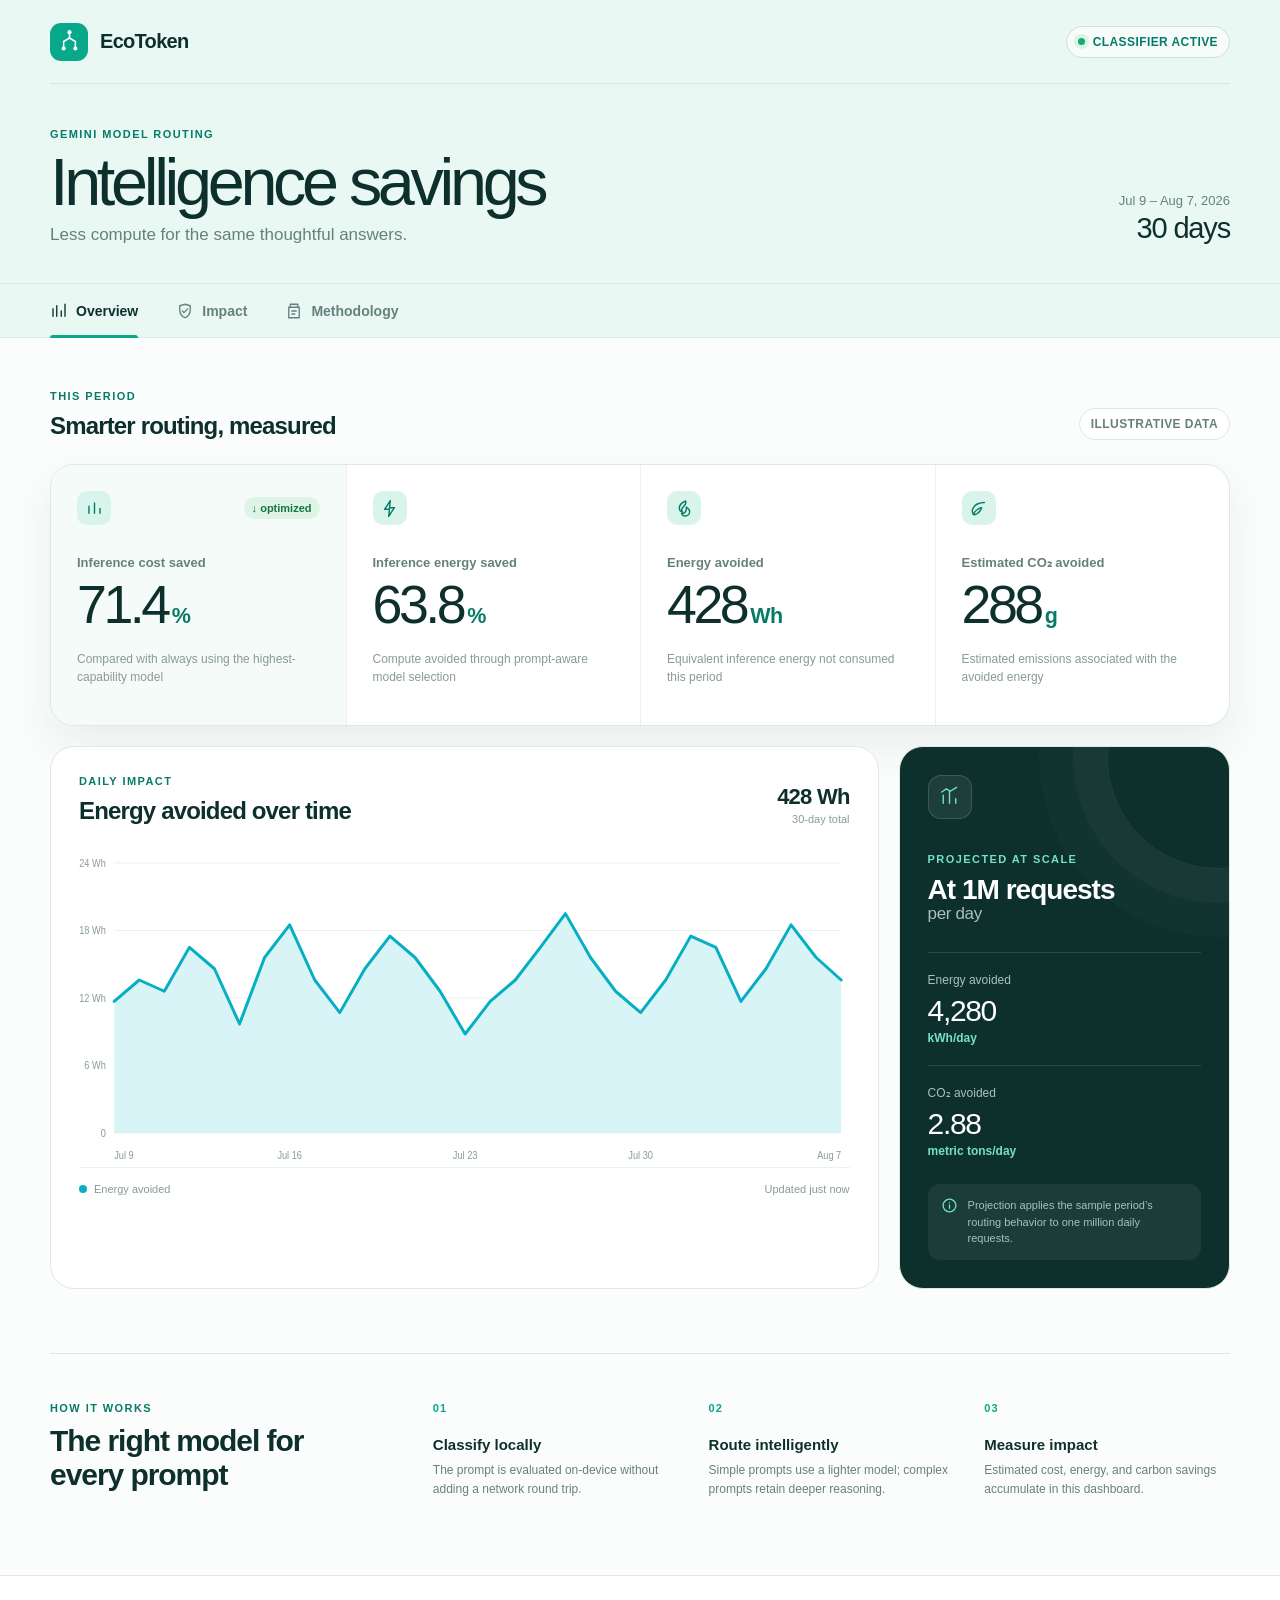
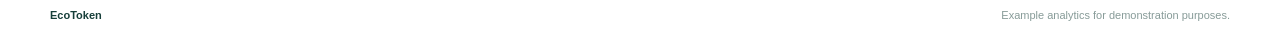
==== extension/analytics/index.html @ a2034196 "set up extension pop-up to website" ====
<!doctype html>
<html lang="en">
  <head>
    <meta charset="UTF-8" />
    <meta name="viewport" content="width=device-width, initial-scale=1.0" />
    <meta
      name="description"
      content="EcoToken intelligence savings dashboard for smarter Gemini model routing."
    />
    <meta name="theme-color" content="#eaf8f4" />
    <title>EcoToken — Intelligence savings</title>
    <link rel="stylesheet" href="styles.css" />
  </head>
  <body>
    <a class="skip-link" href="#main-content">Skip to dashboard</a>

    <header class="site-header">
      <div class="header-inner">
        <a class="brand" href="./" aria-label="EcoToken dashboard home">
          <span class="brand-mark" aria-hidden="true">
            <svg viewBox="0 0 36 36">
              <path d="M18 5.25v8.1" />
              <path d="M18 13.35 10.2 18v9.25" />
              <path d="m18 13.35 7.8 4.65v9.25" />
              <circle cx="18" cy="5.5" r="2.75" />
              <circle cx="10.2" cy="27.3" r="2.75" />
              <circle cx="25.8" cy="27.3" r="2.75" />
            </svg>
          </span>
          <span>EcoToken</span>
        </a>

        <div class="status-pill" role="status">
          <span class="status-dot" aria-hidden="true"></span>
          Classifier active
        </div>
      </div>

      <div class="hero-inner">
        <div class="eyebrow">Gemini model routing</div>
        <div class="hero-row">
          <div>
            <h1>Intelligence savings</h1>
            <p>Less compute for the same thoughtful answers.</p>
          </div>
          <div class="period" aria-label="Reporting period">
            <span>Jul 9 – Aug 7, 2026</span>
            <strong>30 days</strong>
          </div>
        </div>
      </div>

      <nav class="dashboard-nav" aria-label="Dashboard sections">
        <div class="nav-inner">
          <a class="nav-link active" href="#overview" aria-current="page">
            <svg viewBox="0 0 24 24" aria-hidden="true">
              <path d="M4 19V9m5 10V5m6 14v-7m5 7V3" />
            </svg>
            Overview
          </a>
          <a class="nav-link" href="#impact">
            <svg viewBox="0 0 24 24" aria-hidden="true">
              <path d="M12 21c4.4-2.2 7-5.8 7-10.5V5l-7-2-7 2v5.5C5 15.2 7.6 18.8 12 21Z" />
              <path d="m8.5 12 2.2 2.2 4.8-5" />
            </svg>
            Impact
          </a>
          <a class="nav-link" href="#methodology">
            <svg viewBox="0 0 24 24" aria-hidden="true">
              <path d="M7 3h10v4H7zM5 7h14v14H5z" />
              <path d="M9 12h6M9 16h4" />
            </svg>
            Methodology
          </a>
        </div>
      </nav>
    </header>

    <main id="main-content">
      <section class="metrics-section" id="overview" aria-labelledby="overview-title">
        <div class="section-heading">
          <div>
            <p class="section-kicker">This period</p>
            <h2 id="overview-title">Smarter routing, measured</h2>
          </div>
          <span class="sample-label">Illustrative data</span>
        </div>

        <div class="metrics-grid">
          <article class="metric metric-featured">
            <div class="metric-topline">
              <span class="metric-icon" aria-hidden="true">
                <svg viewBox="0 0 24 24">
                  <path d="M5 18V9m7 9V5m7 13v-6" />
                </svg>
              </span>
              <span class="change-badge">↓ optimized</span>
            </div>
            <p class="metric-label">Inference cost saved</p>
            <p class="metric-value">71.4<span>%</span></p>
            <p class="metric-note">Compared with always using the highest-capability model</p>
          </article>

          <article class="metric">
            <div class="metric-topline">
              <span class="metric-icon" aria-hidden="true">
                <svg viewBox="0 0 24 24">
                  <path d="M13 2 5.8 13H12l-1 9 7.2-11H12l1-9Z" />
                </svg>
              </span>
            </div>
            <p class="metric-label">Inference energy saved</p>
            <p class="metric-value">63.8<span>%</span></p>
            <p class="metric-note">Compute avoided through prompt-aware model selection</p>
          </article>

          <article class="metric">
            <div class="metric-topline">
              <span class="metric-icon" aria-hidden="true">
                <svg viewBox="0 0 24 24">
                  <path d="M13.5 2.5c.8 3.5-.6 5-2.4 6.6-1.5 1.4-2.9 2.7-2.6 5.3.1 1 .6 1.9 1.3 2.6-2.4-.6-4.3-2.8-4.3-5.5C5.5 7 9.2 4 13.5 2.5Z" />
                  <path d="M14.4 10.1c2.6 1.7 4.1 3.8 4.1 6.1 0 3-2.5 5.3-5.5 5.3-2 0-3.8-1.1-4.7-2.8 3.7.2 6.4-2.8 6.1-8.6Z" />
                </svg>
              </span>
            </div>
            <p class="metric-label">Energy avoided</p>
            <p class="metric-value">428<span>Wh</span></p>
            <p class="metric-note">Equivalent inference energy not consumed this period</p>
          </article>

          <article class="metric">
            <div class="metric-topline">
              <span class="metric-icon" aria-hidden="true">
                <svg viewBox="0 0 24 24">
                  <path d="M19.5 4.5C13 4.5 7.5 7 5 12c-1.5 3-.5 6.3 2 8 4.5-1.5 7.5-4.5 9-9" />
                  <path d="M5.5 19.5c2-4 5.2-6.8 9.5-8.5" />
                </svg>
              </span>
            </div>
            <p class="metric-label">Estimated CO₂ avoided</p>
            <p class="metric-value">288<span>g</span></p>
            <p class="metric-note">Estimated emissions associated with the avoided energy</p>
          </article>
        </div>
      </section>

      <section class="impact-layout" id="impact" aria-labelledby="impact-title">
        <article class="chart-card">
          <div class="card-header">
            <div>
              <p class="section-kicker">Daily impact</p>
              <h2 id="impact-title">Energy avoided over time</h2>
            </div>
            <div class="chart-summary">
              <strong>428 Wh</strong>
              <span>30-day total</span>
            </div>
          </div>

          <div class="chart-wrap" id="energy-chart">
            <svg
              class="chart"
              viewBox="0 0 920 320"
              role="img"
              aria-labelledby="chart-title chart-description"
              preserveAspectRatio="none"
            >
              <title id="chart-title">Daily energy avoided over 30 days</title>
              <desc id="chart-description">
                An area chart showing an illustrative total of 428 watt-hours of energy avoided.
              </desc>
              <g class="chart-grid" aria-hidden="true"></g>
              <path class="chart-area" aria-hidden="true"></path>
              <path class="chart-line" aria-hidden="true"></path>
              <g class="chart-points" aria-hidden="true"></g>
              <g class="chart-labels" aria-hidden="true"></g>
            </svg>
            <div class="chart-tooltip" role="status" aria-live="polite"></div>
          </div>

          <div class="chart-footer">
            <span><i class="legend-swatch" aria-hidden="true"></i>Energy avoided</span>
            <span>Updated just now</span>
          </div>
        </article>

        <aside class="projection-card" aria-labelledby="projection-title">
          <div class="projection-mark" aria-hidden="true">
            <svg viewBox="0 0 32 32">
              <path d="M8 23.5V13m8 10.5V7m8 16.5v-6" />
              <path d="m6 9 6-4 5 3 8-5" />
            </svg>
          </div>
          <p class="section-kicker">Projected at scale</p>
          <h2 id="projection-title">At 1M requests <span>per day</span></h2>

          <dl class="projection-list">
            <div>
              <dt>Energy avoided</dt>
              <dd>4,280 <span>kWh/day</span></dd>
            </div>
            <div>
              <dt>CO₂ avoided</dt>
              <dd>2.88 <span>metric tons/day</span></dd>
            </div>
          </dl>

          <div class="projection-note">
            <svg viewBox="0 0 24 24" aria-hidden="true">
              <path d="M12 3a9 9 0 1 0 0 18 9 9 0 0 0 0-18Zm0 8v5m0-8h.01" />
            </svg>
            <p>Projection applies the sample period’s routing behavior to one million daily requests.</p>
          </div>
        </aside>
      </section>

      <section class="methodology" id="methodology" aria-labelledby="methodology-title">
        <div>
          <p class="section-kicker">How it works</p>
          <h2 id="methodology-title">The right model for every prompt</h2>
        </div>
        <div class="method-steps">
          <div class="method-step">
            <span>01</span>
            <div>
              <h3>Classify locally</h3>
              <p>The prompt is evaluated on-device without adding a network round trip.</p>
            </div>
          </div>
          <div class="method-step">
            <span>02</span>
            <div>
              <h3>Route intelligently</h3>
              <p>Simple prompts use a lighter model; complex prompts retain deeper reasoning.</p>
            </div>
          </div>
          <div class="method-step">
            <span>03</span>
            <div>
              <h3>Measure impact</h3>
              <p>Estimated cost, energy, and carbon savings accumulate in this dashboard.</p>
            </div>
          </div>
        </div>
      </section>
    </main>

    <footer>
      <div class="footer-inner">
        <span>EcoToken</span>
        <p>Example analytics for demonstration purposes.</p>
      </div>
    </footer>

    <script src="app.js"></script>
  </body>
</html>
---- extension/analytics/styles.css ----
:root {
  color-scheme: light;
  --ink: #173f3a;
  --ink-strong: #0d302c;
  --muted: #66817d;
  --muted-soft: #879b98;
  --canvas: #fbfdfc;
  --surface: #ffffff;
  --wash: #eaf8f4;
  --wash-strong: #dff3ed;
  --line: #dce9e5;
  --line-soft: #eaf1ef;
  --accent: #08a88a;
  --accent-dark: #067b68;
  --accent-soft: #d8f4eb;
  --chart: #08aec1;
  --chart-fill: #d9f4f6;
  --radius-sm: 10px;
  --radius-md: 16px;
  --radius-lg: 24px;
  --shadow: 0 20px 45px rgba(22, 68, 61, 0.08);
  --page-width: 1180px;
}

* {
  box-sizing: border-box;
}

html {
  scroll-behavior: smooth;
}

body {
  margin: 0;
  background: var(--canvas);
  color: var(--ink);
  font-family: Inter, ui-sans-serif, -apple-system, BlinkMacSystemFont, "Segoe UI", sans-serif;
  -webkit-font-smoothing: antialiased;
}

a {
  color: inherit;
}

svg {
  display: block;
}

.skip-link {
  position: fixed;
  top: 12px;
  left: 12px;
  z-index: 20;
  transform: translateY(-150%);
  border-radius: 8px;
  background: var(--ink-strong);
  color: white;
  padding: 10px 14px;
  text-decoration: none;
}

.skip-link:focus {
  transform: translateY(0);
}

.site-header {
  background: var(--wash);
  border-bottom: 1px solid var(--line);
}

.header-inner,
.hero-inner,
.nav-inner,
main,
.footer-inner {
  width: min(calc(100% - 40px), var(--page-width));
  margin-inline: auto;
}

.header-inner {
  min-height: 84px;
  display: flex;
  align-items: center;
  justify-content: space-between;
  border-bottom: 1px solid rgba(23, 63, 58, 0.09);
}

.brand {
  display: inline-flex;
  align-items: center;
  gap: 12px;
  color: var(--ink-strong);
  font-size: 20px;
  font-weight: 720;
  letter-spacing: -0.035em;
  text-decoration: none;
}

.brand-mark {
  width: 38px;
  height: 38px;
  display: grid;
  place-items: center;
  border-radius: 11px;
  background: var(--accent);
  color: #fff;
}

.brand-mark svg {
  width: 27px;
  height: 27px;
  fill: none;
  stroke: currentColor;
  stroke-linecap: round;
  stroke-linejoin: round;
  stroke-width: 2;
}

.brand-mark circle {
  fill: currentColor;
  stroke: none;
}

.status-pill,
.sample-label {
  display: inline-flex;
  align-items: center;
  gap: 8px;
  border: 1px solid #c9e3da;
  border-radius: 999px;
  background: rgba(255, 255, 255, 0.65);
  color: var(--accent-dark);
  font-size: 12px;
  font-weight: 700;
  letter-spacing: 0.035em;
  padding: 8px 11px;
  text-transform: uppercase;
}

.status-dot {
  width: 7px;
  height: 7px;
  border-radius: 50%;
  background: #13ad69;
  box-shadow: 0 0 0 4px rgba(19, 173, 105, 0.12);
}

.hero-inner {
  padding-block: 44px 38px;
}

.eyebrow,
.section-kicker {
  margin: 0 0 10px;
  color: var(--accent-dark);
  font-size: 11px;
  font-weight: 800;
  letter-spacing: 0.13em;
  text-transform: uppercase;
}

.hero-row {
  display: flex;
  align-items: end;
  justify-content: space-between;
  gap: 40px;
}

h1,
h2,
h3,
p {
  margin-top: 0;
}

h1 {
  margin-bottom: 10px;
  color: var(--ink-strong);
  font-size: clamp(40px, 5.2vw, 68px);
  font-weight: 520;
  letter-spacing: -0.065em;
  line-height: 0.98;
}

.hero-row > div:first-child > p {
  margin: 0;
  color: var(--muted);
  font-size: 17px;
}

.period {
  min-width: 188px;
  text-align: right;
}

.period span,
.period strong {
  display: block;
}

.period span {
  margin-bottom: 4px;
  color: var(--muted);
  font-size: 13px;
}

.period strong {
  color: var(--ink-strong);
  font-size: 29px;
  font-weight: 540;
  letter-spacing: -0.04em;
}

.dashboard-nav {
  border-top: 1px solid rgba(23, 63, 58, 0.07);
}

.nav-inner {
  display: flex;
  gap: 38px;
}

.nav-link {
  position: relative;
  display: inline-flex;
  align-items: center;
  gap: 8px;
  color: var(--muted);
  font-size: 14px;
  font-weight: 650;
  padding: 18px 0 17px;
  text-decoration: none;
}

.nav-link::after {
  position: absolute;
  right: 0;
  bottom: -1px;
  left: 0;
  height: 3px;
  border-radius: 3px 3px 0 0;
  background: var(--accent);
  content: "";
  opacity: 0;
  transform: scaleX(0.5);
  transition: opacity 160ms ease, transform 160ms ease;
}

.nav-link:hover,
.nav-link:focus-visible,
.nav-link.active {
  color: var(--ink-strong);
}

.nav-link.active::after {
  opacity: 1;
  transform: scaleX(1);
}

.nav-link svg {
  width: 18px;
  height: 18px;
  fill: none;
  stroke: currentColor;
  stroke-linecap: round;
  stroke-linejoin: round;
  stroke-width: 1.8;
}

.nav-link:focus-visible,
.brand:focus-visible {
  border-radius: 4px;
  outline: 3px solid rgba(8, 168, 138, 0.22);
  outline-offset: 5px;
}

main {
  padding-block: 52px 76px;
}

.section-heading,
.card-header {
  display: flex;
  align-items: end;
  justify-content: space-between;
  gap: 24px;
}

.section-heading {
  margin-bottom: 24px;
}

.section-heading h2,
.card-header h2,
.projection-card h2,
.methodology h2 {
  margin-bottom: 0;
  color: var(--ink-strong);
  font-size: 24px;
  font-weight: 620;
  letter-spacing: -0.035em;
}

.sample-label {
  border-color: var(--line);
  background: var(--surface);
  color: var(--muted);
}

.metrics-grid {
  display: grid;
  grid-template-columns: repeat(4, minmax(0, 1fr));
  border: 1px solid var(--line);
  border-radius: var(--radius-lg);
  background: var(--surface);
  box-shadow: var(--shadow);
  overflow: hidden;
}

.metric {
  min-height: 260px;
  padding: 26px 26px 24px;
}

.metric + .metric {
  border-left: 1px solid var(--line-soft);
}

.metric-featured {
  background: #f5fbf8;
}

.metric-topline {
  min-height: 34px;
  display: flex;
  align-items: center;
  justify-content: space-between;
  margin-bottom: 30px;
}

.metric-icon {
  width: 34px;
  height: 34px;
  display: grid;
  place-items: center;
  border-radius: 10px;
  background: var(--accent-soft);
  color: var(--accent-dark);
}

.metric-icon svg {
  width: 19px;
  height: 19px;
  fill: none;
  stroke: currentColor;
  stroke-linecap: round;
  stroke-linejoin: round;
  stroke-width: 1.8;
}

.change-badge {
  border-radius: 999px;
  background: #dff4e6;
  color: #147443;
  font-size: 11px;
  font-weight: 750;
  padding: 5px 8px;
}

.metric-label {
  margin-bottom: 8px;
  color: var(--muted);
  font-size: 13px;
  font-weight: 650;
}

.metric-value {
  margin-bottom: 18px;
  color: var(--ink-strong);
  font-size: clamp(42px, 4.2vw, 58px);
  font-weight: 500;
  letter-spacing: -0.065em;
  line-height: 1;
}

.metric-value span {
  margin-left: 4px;
  color: var(--accent-dark);
  font-size: 0.4em;
  font-weight: 700;
  letter-spacing: -0.025em;
}

.metric-note {
  margin: 0;
  color: var(--muted-soft);
  font-size: 12px;
  line-height: 1.5;
}

.impact-layout {
  display: grid;
  grid-template-columns: minmax(0, 1.8fr) minmax(290px, 0.72fr);
  gap: 20px;
  margin-top: 20px;
}

.chart-card,
.projection-card {
  border: 1px solid var(--line);
  border-radius: var(--radius-lg);
  background: var(--surface);
}

.chart-card {
  min-width: 0;
  padding: 28px 28px 20px;
}

.card-header {
  margin-bottom: 22px;
}

.chart-summary {
  text-align: right;
}

.chart-summary strong,
.chart-summary span {
  display: block;
}

.chart-summary strong {
  color: var(--ink-strong);
  font-size: 22px;
  font-weight: 600;
  letter-spacing: -0.035em;
}

.chart-summary span {
  margin-top: 3px;
  color: var(--muted-soft);
  font-size: 11px;
}

.chart-wrap {
  position: relative;
  width: 100%;
  min-height: 320px;
}

.chart {
  width: 100%;
  height: 320px;
  overflow: visible;
}

.chart-grid line {
  stroke: var(--line-soft);
  stroke-width: 1;
  vector-effect: non-scaling-stroke;
}

.chart-area {
  fill: var(--chart-fill);
}

.chart-line {
  fill: none;
  stroke: var(--chart);
  stroke-linecap: round;
  stroke-linejoin: round;
  stroke-width: 3;
  vector-effect: non-scaling-stroke;
}

.chart-points circle {
  fill: var(--surface);
  stroke: var(--chart);
  stroke-width: 2;
  opacity: 0;
  transition: opacity 120ms ease;
  vector-effect: non-scaling-stroke;
}

.chart-points circle.active {
  opacity: 1;
}

.chart-labels text {
  fill: var(--muted-soft);
  font-family: inherit;
  font-size: 11px;
}

.chart-tooltip {
  position: absolute;
  z-index: 3;
  pointer-events: none;
  transform: translate(-50%, calc(-100% - 12px));
  border: 1px solid rgba(255, 255, 255, 0.08);
  border-radius: 9px;
  background: var(--ink-strong);
  color: white;
  font-size: 11px;
  line-height: 1.4;
  opacity: 0;
  padding: 7px 9px;
  transition: opacity 100ms ease;
  white-space: nowrap;
}

.chart-tooltip.visible {
  opacity: 1;
}

.chart-tooltip strong {
  display: block;
  font-size: 12px;
}

.chart-footer {
  display: flex;
  align-items: center;
  justify-content: space-between;
  border-top: 1px solid var(--line-soft);
  color: var(--muted-soft);
  font-size: 11px;
  padding-top: 15px;
}

.chart-footer span {
  display: inline-flex;
  align-items: center;
  gap: 7px;
}

.legend-swatch {
  width: 8px;
  height: 8px;
  border-radius: 50%;
  background: var(--chart);
}

.projection-card {
  position: relative;
  display: flex;
  flex-direction: column;
  background: var(--ink-strong);
  color: white;
  overflow: hidden;
  padding: 28px;
}

.projection-card::after {
  position: absolute;
  top: -100px;
  right: -100px;
  width: 220px;
  height: 220px;
  border: 1px solid rgba(255, 255, 255, 0.08);
  border-radius: 50%;
  box-shadow: 0 0 0 34px rgba(255, 255, 255, 0.025), 0 0 0 68px rgba(255, 255, 255, 0.02);
  content: "";
}

.projection-mark {
  width: 44px;
  height: 44px;
  display: grid;
  place-items: center;
  z-index: 1;
  margin-bottom: 34px;
  border: 1px solid rgba(255, 255, 255, 0.14);
  border-radius: 13px;
  background: rgba(255, 255, 255, 0.07);
  color: #75e0c8;
}

.projection-mark svg {
  width: 25px;
  height: 25px;
  fill: none;
  stroke: currentColor;
  stroke-linecap: round;
  stroke-linejoin: round;
  stroke-width: 1.8;
}

.projection-card .section-kicker {
  z-index: 1;
  color: #75e0c8;
}

.projection-card h2 {
  z-index: 1;
  color: #fff;
  font-size: 28px;
  line-height: 1.05;
}

.projection-card h2 span {
  display: block;
  color: #a9c0bb;
  font-size: 17px;
  font-weight: 450;
  letter-spacing: -0.02em;
}

.projection-list {
  z-index: 1;
  margin: 30px 0 26px;
}

.projection-list > div {
  border-top: 1px solid rgba(255, 255, 255, 0.12);
  padding: 20px 0;
}

.projection-list > div:last-child {
  padding-bottom: 0;
}

.projection-list dt {
  margin-bottom: 7px;
  color: #a9c0bb;
  font-size: 12px;
}

.projection-list dd {
  margin: 0;
  color: #fff;
  font-size: 30px;
  font-weight: 540;
  letter-spacing: -0.045em;
}

.projection-list dd span {
  display: block;
  margin-top: 3px;
  color: #75e0c8;
  font-size: 12px;
  font-weight: 650;
  letter-spacing: 0;
}

.projection-note {
  z-index: 1;
  display: grid;
  grid-template-columns: 18px 1fr;
  gap: 9px;
  margin-top: auto;
  border-radius: 12px;
  background: rgba(255, 255, 255, 0.06);
  color: #a9c0bb;
  padding: 13px;
}

.projection-note svg {
  width: 17px;
  height: 17px;
  fill: none;
  stroke: #75e0c8;
  stroke-linecap: round;
  stroke-linejoin: round;
  stroke-width: 1.8;
}

.projection-note p {
  margin: 0;
  font-size: 11px;
  line-height: 1.5;
}

.methodology {
  display: grid;
  grid-template-columns: 0.72fr 1.8fr;
  gap: 64px;
  margin-top: 64px;
  padding-top: 48px;
  border-top: 1px solid var(--line);
}

.methodology h2 {
  max-width: 300px;
  font-size: 30px;
  line-height: 1.12;
}

.method-steps {
  display: grid;
  grid-template-columns: repeat(3, 1fr);
  gap: 30px;
}

.method-step > span {
  display: block;
  margin-bottom: 22px;
  color: var(--accent);
  font-size: 11px;
  font-weight: 800;
  letter-spacing: 0.1em;
}

.method-step h3 {
  margin-bottom: 8px;
  color: var(--ink-strong);
  font-size: 15px;
  font-weight: 700;
}

.method-step p {
  margin: 0;
  color: var(--muted);
  font-size: 12px;
  line-height: 1.6;
}

footer {
  border-top: 1px solid var(--line);
  background: var(--surface);
}

.footer-inner {
  min-height: 78px;
  display: flex;
  align-items: center;
  justify-content: space-between;
  color: var(--muted-soft);
  font-size: 11px;
}

.footer-inner > span {
  color: var(--ink);
  font-weight: 750;
}

.footer-inner p {
  margin: 0;
}

@media (max-width: 980px) {
  .metrics-grid {
    grid-template-columns: repeat(2, 1fr);
  }

  .metric:nth-child(3) {
    border-left: 0;
    border-top: 1px solid var(--line-soft);
  }

  .metric:nth-child(4) {
    border-top: 1px solid var(--line-soft);
  }

  .impact-layout {
    grid-template-columns: 1fr;
  }

  .projection-list {
    display: grid;
    grid-template-columns: 1fr 1fr;
    gap: 24px;
  }

  .projection-card {
    min-height: 420px;
  }

  .methodology {
    grid-template-columns: 1fr;
    gap: 32px;
  }

  .methodology h2 {
    max-width: none;
  }
}

@media (max-width: 640px) {
  .header-inner,
  .hero-inner,
  .nav-inner,
  main,
  .footer-inner {
    width: min(calc(100% - 28px), var(--page-width));
  }

  .header-inner {
    min-height: 72px;
  }

  .brand {
    font-size: 18px;
  }

  .status-pill {
    padding: 7px 9px;
    font-size: 9px;
  }

  .hero-inner {
    padding-block: 34px 30px;
  }

  .hero-row {
    display: block;
  }

  h1 {
    font-size: 42px;
  }

  .period {
    margin-top: 28px;
    text-align: left;
  }

  .period strong {
    font-size: 24px;
  }

  .nav-inner {
    gap: 26px;
    overflow-x: auto;
  }

  .nav-link {
    flex: 0 0 auto;
  }

  main {
    padding-block: 38px 58px;
  }

  .section-heading {
    align-items: start;
  }

  .sample-label {
    font-size: 9px;
    white-space: nowrap;
  }

  .metrics-grid {
    grid-template-columns: 1fr;
  }

  .metric {
    min-height: 224px;
  }

  .metric + .metric {
    border-top: 1px solid var(--line-soft);
    border-left: 0;
  }

  .metric-value {
    font-size: 52px;
  }

  .chart-card,
  .projection-card {
    padding: 22px 18px;
  }

  .card-header {
    align-items: start;
  }

  .chart-wrap,
  .chart {
    min-height: 270px;
    height: 270px;
  }

  .projection-list {
    grid-template-columns: 1fr;
    gap: 0;
  }

  .projection-card {
    min-height: 540px;
  }

  .method-steps {
    grid-template-columns: 1fr;
    gap: 30px;
  }

  .method-step {
    display: grid;
    grid-template-columns: 34px 1fr;
    gap: 10px;
  }

  .method-step > span {
    margin: 3px 0 0;
  }

  .footer-inner {
    align-items: flex-start;
    flex-direction: column;
    justify-content: center;
    gap: 6px;
  }
}

@media (prefers-reduced-motion: reduce) {
  html {
    scroll-behavior: auto;
  }

  *,
  *::before,
  *::after {
    scroll-behavior: auto !important;
    transition-duration: 0.01ms !important;
  }
}
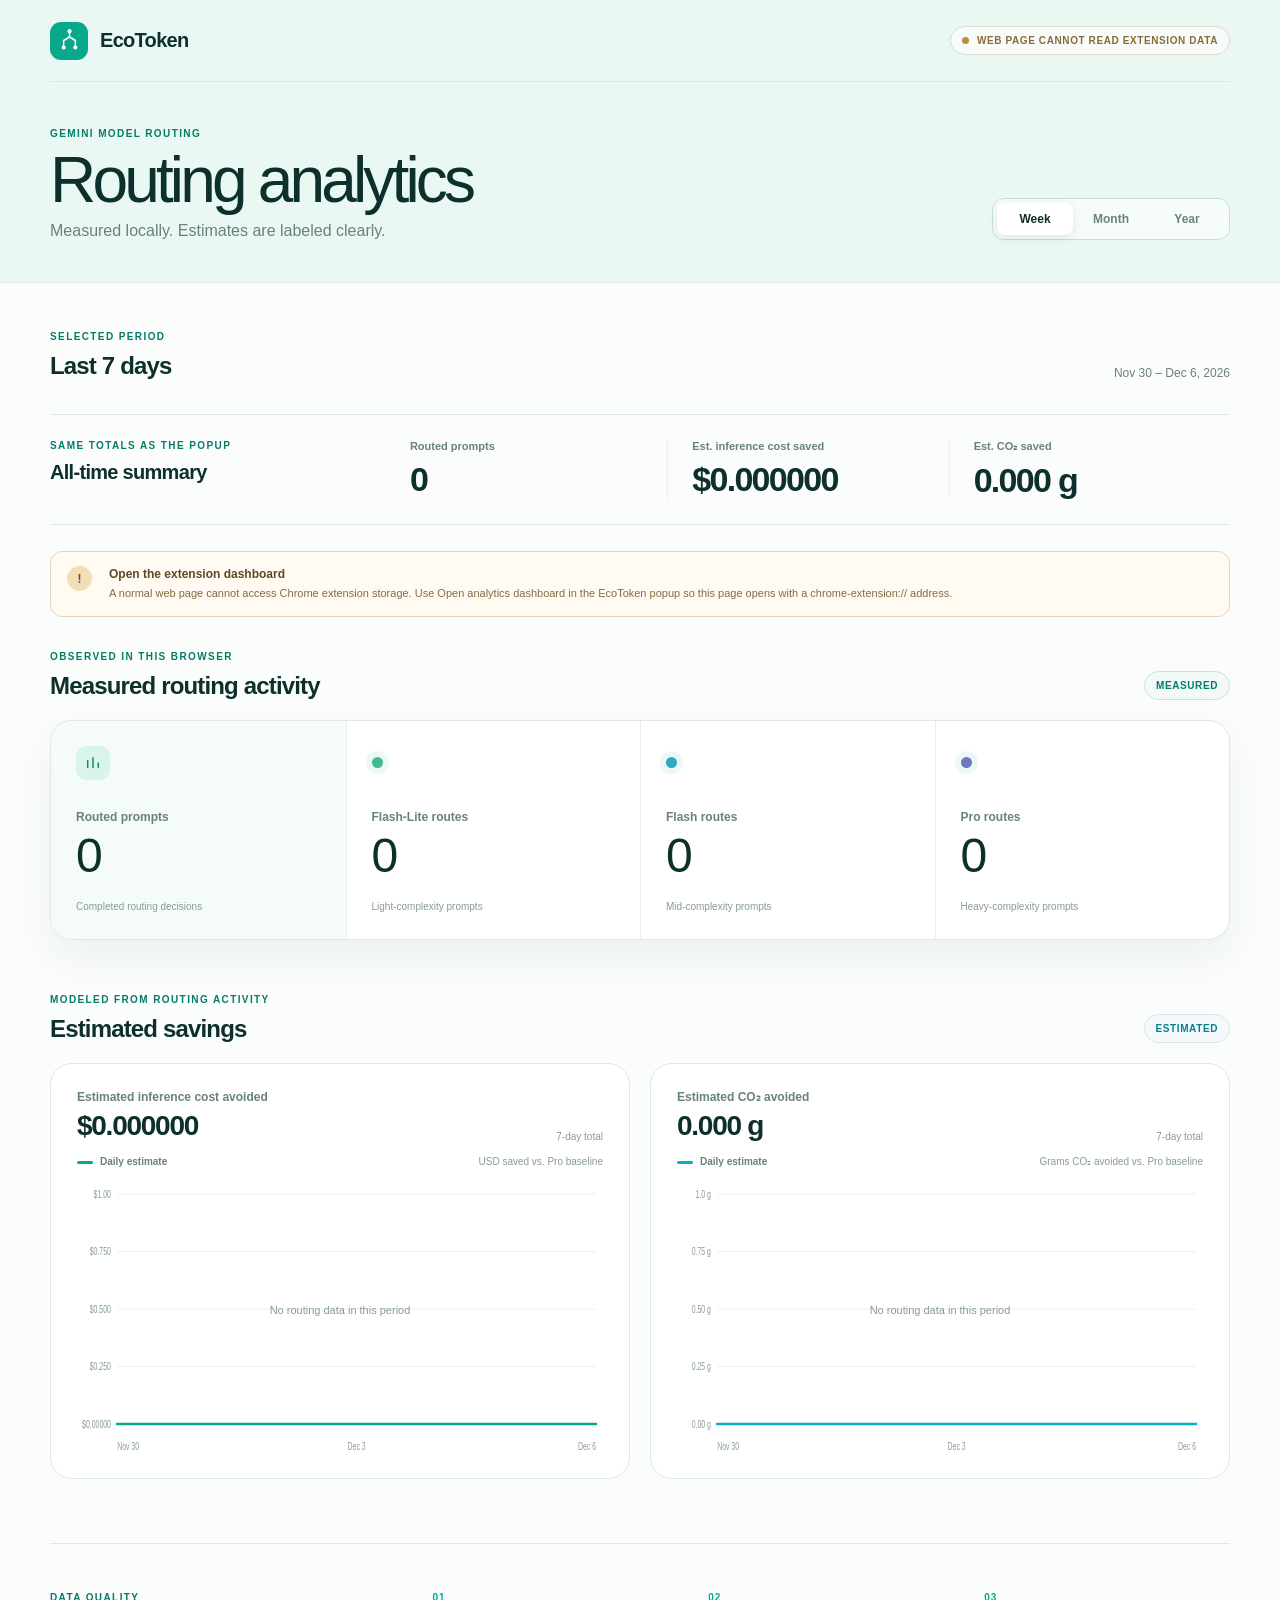
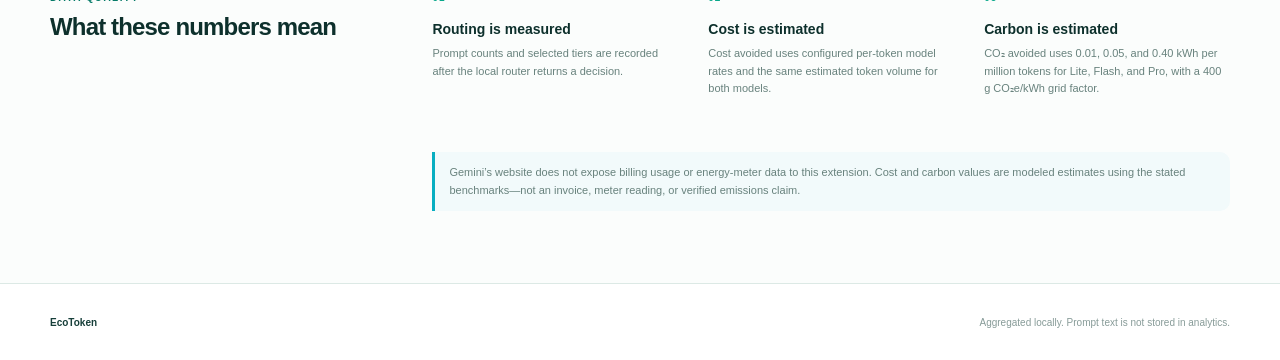
==== commit f042e9cd: "added graphs, fixed analytics site, added proper inference cost measurement" ====
--- a/extension/analytics/index.html
+++ b/extension/analytics/index.html
@@ -5,18 +5,18 @@
     <meta name="viewport" content="width=device-width, initial-scale=1.0" />
     <meta
       name="description"
-      content="EcoToken intelligence savings dashboard for smarter Gemini model routing."
+      content="Local EcoToken routing activity and modeled savings trends."
     />
     <meta name="theme-color" content="#eaf8f4" />
-    <title>EcoToken — Intelligence savings</title>
+    <title>EcoToken — Routing analytics</title>
     <link rel="stylesheet" href="styles.css" />
   </head>
   <body>
-    <a class="skip-link" href="#main-content">Skip to dashboard</a>
+    <a class="skip-link" href="#main-content">Skip to analytics</a>
 
     <header class="site-header">
       <div class="header-inner">
-        <a class="brand" href="./" aria-label="EcoToken dashboard home">
+        <a class="brand" href="./" aria-label="EcoToken analytics home">
           <span class="brand-mark" aria-hidden="true">
             <svg viewBox="0 0 36 36">
               <path d="M18 5.25v8.1" />
@@ -30,225 +30,215 @@
           <span>EcoToken</span>
         </a>
 
-        <div class="status-pill" role="status">
+        <div class="storage-status" role="status">
           <span class="status-dot" aria-hidden="true"></span>
-          Classifier active
+          <span id="storage-status-text">Reading local data…</span>
         </div>
       </div>
 
       <div class="hero-inner">
-        <div class="eyebrow">Gemini model routing</div>
-        <div class="hero-row">
-          <div>
-            <h1>Intelligence savings</h1>
-            <p>Less compute for the same thoughtful answers.</p>
-          </div>
-          <div class="period" aria-label="Reporting period">
-            <span>Jul 9 – Aug 7, 2026</span>
-            <strong>30 days</strong>
-          </div>
-        </div>
-      </div>
-
-      <nav class="dashboard-nav" aria-label="Dashboard sections">
-        <div class="nav-inner">
-          <a class="nav-link active" href="#overview" aria-current="page">
-            <svg viewBox="0 0 24 24" aria-hidden="true">
-              <path d="M4 19V9m5 10V5m6 14v-7m5 7V3" />
-            </svg>
-            Overview
-          </a>
-          <a class="nav-link" href="#impact">
-            <svg viewBox="0 0 24 24" aria-hidden="true">
-              <path d="M12 21c4.4-2.2 7-5.8 7-10.5V5l-7-2-7 2v5.5C5 15.2 7.6 18.8 12 21Z" />
-              <path d="m8.5 12 2.2 2.2 4.8-5" />
-            </svg>
-            Impact
-          </a>
-          <a class="nav-link" href="#methodology">
-            <svg viewBox="0 0 24 24" aria-hidden="true">
-              <path d="M7 3h10v4H7zM5 7h14v14H5z" />
-              <path d="M9 12h6M9 16h4" />
-            </svg>
-            Methodology
-          </a>
-        </div>
-      </nav>
+        <div>
+          <p class="eyebrow">Gemini model routing</p>
+          <h1>Routing analytics</h1>
+          <p class="hero-copy">Measured locally. Estimates are labeled clearly.</p>
+        </div>
+
+        <div class="period-control" aria-label="Analytics period">
+          <button type="button" data-period="7" aria-pressed="true">Week</button>
+          <button type="button" data-period="30" aria-pressed="false">Month</button>
+          <button type="button" data-period="365" aria-pressed="false">Year</button>
+        </div>
+      </div>
     </header>
 
     <main id="main-content">
-      <section class="metrics-section" id="overview" aria-labelledby="overview-title">
+      <div class="range-row">
+        <div>
+          <p class="section-kicker">Selected period</p>
+          <h2 id="range-title">Last 7 days</h2>
+        </div>
+        <p id="date-range">—</p>
+      </div>
+
+      <section class="all-time-summary" aria-labelledby="all-time-title">
+        <div class="all-time-heading">
+          <div>
+            <p class="section-kicker">Same totals as the popup</p>
+            <h2 id="all-time-title">All-time summary</h2>
+          </div>
+          <span class="data-type estimated">Local totals</span>
+        </div>
+
+        <div class="all-time-metrics">
+          <div>
+            <span>Routed prompts</span>
+            <strong id="all-time-prompts">0</strong>
+          </div>
+          <div>
+            <span>Est. inference cost saved</span>
+            <strong id="all-time-cost">$0.000000</strong>
+          </div>
+          <div>
+            <span>Est. CO₂ saved</span>
+            <strong id="all-time-co2">0.000 g</strong>
+          </div>
+        </div>
+      </section>
+
+      <div id="data-notice" class="data-notice" role="status" hidden>
+        <span class="notice-icon" aria-hidden="true">!</span>
+        <div>
+          <strong id="data-notice-title">Timeline tracking needs a refresh</strong>
+          <p id="data-notice-copy"></p>
+        </div>
+      </div>
+
+      <section class="measured-section" aria-labelledby="measured-title">
         <div class="section-heading">
           <div>
-            <p class="section-kicker">This period</p>
-            <h2 id="overview-title">Smarter routing, measured</h2>
-          </div>
-          <span class="sample-label">Illustrative data</span>
+            <p class="section-kicker">Observed in this browser</p>
+            <h2 id="measured-title">Measured routing activity</h2>
+          </div>
+          <span class="data-type measured">Measured</span>
         </div>
 
         <div class="metrics-grid">
           <article class="metric metric-featured">
-            <div class="metric-topline">
-              <span class="metric-icon" aria-hidden="true">
-                <svg viewBox="0 0 24 24">
-                  <path d="M5 18V9m7 9V5m7 13v-6" />
-                </svg>
-              </span>
-              <span class="change-badge">↓ optimized</span>
-            </div>
-            <p class="metric-label">Inference cost saved</p>
-            <p class="metric-value">71.4<span>%</span></p>
-            <p class="metric-note">Compared with always using the highest-capability model</p>
+            <span class="metric-icon" aria-hidden="true">
+              <svg viewBox="0 0 24 24"><path d="M5 18V9m7 9V5m7 13v-6" /></svg>
+            </span>
+            <p>Routed prompts</p>
+            <strong id="prompt-total">0</strong>
+            <small>Completed routing decisions</small>
           </article>
 
           <article class="metric">
-            <div class="metric-topline">
-              <span class="metric-icon" aria-hidden="true">
-                <svg viewBox="0 0 24 24">
-                  <path d="M13 2 5.8 13H12l-1 9 7.2-11H12l1-9Z" />
-                </svg>
-              </span>
-            </div>
-            <p class="metric-label">Inference energy saved</p>
-            <p class="metric-value">63.8<span>%</span></p>
-            <p class="metric-note">Compute avoided through prompt-aware model selection</p>
+            <span class="tier-dot lite" aria-hidden="true"></span>
+            <p>Flash-Lite routes</p>
+            <strong id="light-total">0</strong>
+            <small>Light-complexity prompts</small>
           </article>
 
           <article class="metric">
-            <div class="metric-topline">
-              <span class="metric-icon" aria-hidden="true">
-                <svg viewBox="0 0 24 24">
-                  <path d="M13.5 2.5c.8 3.5-.6 5-2.4 6.6-1.5 1.4-2.9 2.7-2.6 5.3.1 1 .6 1.9 1.3 2.6-2.4-.6-4.3-2.8-4.3-5.5C5.5 7 9.2 4 13.5 2.5Z" />
-                  <path d="M14.4 10.1c2.6 1.7 4.1 3.8 4.1 6.1 0 3-2.5 5.3-5.5 5.3-2 0-3.8-1.1-4.7-2.8 3.7.2 6.4-2.8 6.1-8.6Z" />
-                </svg>
-              </span>
-            </div>
-            <p class="metric-label">Energy avoided</p>
-            <p class="metric-value">428<span>Wh</span></p>
-            <p class="metric-note">Equivalent inference energy not consumed this period</p>
+            <span class="tier-dot flash" aria-hidden="true"></span>
+            <p>Flash routes</p>
+            <strong id="mid-total">0</strong>
+            <small>Mid-complexity prompts</small>
           </article>
 
           <article class="metric">
-            <div class="metric-topline">
-              <span class="metric-icon" aria-hidden="true">
-                <svg viewBox="0 0 24 24">
-                  <path d="M19.5 4.5C13 4.5 7.5 7 5 12c-1.5 3-.5 6.3 2 8 4.5-1.5 7.5-4.5 9-9" />
-                  <path d="M5.5 19.5c2-4 5.2-6.8 9.5-8.5" />
-                </svg>
-              </span>
-            </div>
-            <p class="metric-label">Estimated CO₂ avoided</p>
-            <p class="metric-value">288<span>g</span></p>
-            <p class="metric-note">Estimated emissions associated with the avoided energy</p>
-          </article>
-        </div>
-      </section>
-
-      <section class="impact-layout" id="impact" aria-labelledby="impact-title">
-        <article class="chart-card">
-          <div class="card-header">
-            <div>
-              <p class="section-kicker">Daily impact</p>
-              <h2 id="impact-title">Energy avoided over time</h2>
-            </div>
-            <div class="chart-summary">
-              <strong>428 Wh</strong>
-              <span>30-day total</span>
-            </div>
-          </div>
-
-          <div class="chart-wrap" id="energy-chart">
-            <svg
-              class="chart"
-              viewBox="0 0 920 320"
-              role="img"
-              aria-labelledby="chart-title chart-description"
-              preserveAspectRatio="none"
-            >
-              <title id="chart-title">Daily energy avoided over 30 days</title>
-              <desc id="chart-description">
-                An area chart showing an illustrative total of 428 watt-hours of energy avoided.
-              </desc>
-              <g class="chart-grid" aria-hidden="true"></g>
-              <path class="chart-area" aria-hidden="true"></path>
-              <path class="chart-line" aria-hidden="true"></path>
-              <g class="chart-points" aria-hidden="true"></g>
-              <g class="chart-labels" aria-hidden="true"></g>
-            </svg>
-            <div class="chart-tooltip" role="status" aria-live="polite"></div>
-          </div>
-
-          <div class="chart-footer">
-            <span><i class="legend-swatch" aria-hidden="true"></i>Energy avoided</span>
-            <span>Updated just now</span>
-          </div>
-        </article>
-
-        <aside class="projection-card" aria-labelledby="projection-title">
-          <div class="projection-mark" aria-hidden="true">
-            <svg viewBox="0 0 32 32">
-              <path d="M8 23.5V13m8 10.5V7m8 16.5v-6" />
-              <path d="m6 9 6-4 5 3 8-5" />
-            </svg>
-          </div>
-          <p class="section-kicker">Projected at scale</p>
-          <h2 id="projection-title">At 1M requests <span>per day</span></h2>
-
-          <dl class="projection-list">
-            <div>
-              <dt>Energy avoided</dt>
-              <dd>4,280 <span>kWh/day</span></dd>
-            </div>
-            <div>
-              <dt>CO₂ avoided</dt>
-              <dd>2.88 <span>metric tons/day</span></dd>
-            </div>
-          </dl>
-
-          <div class="projection-note">
-            <svg viewBox="0 0 24 24" aria-hidden="true">
-              <path d="M12 3a9 9 0 1 0 0 18 9 9 0 0 0 0-18Zm0 8v5m0-8h.01" />
-            </svg>
-            <p>Projection applies the sample period’s routing behavior to one million daily requests.</p>
-          </div>
-        </aside>
-      </section>
-
-      <section class="methodology" id="methodology" aria-labelledby="methodology-title">
-        <div>
-          <p class="section-kicker">How it works</p>
-          <h2 id="methodology-title">The right model for every prompt</h2>
-        </div>
-        <div class="method-steps">
-          <div class="method-step">
-            <span>01</span>
-            <div>
-              <h3>Classify locally</h3>
-              <p>The prompt is evaluated on-device without adding a network round trip.</p>
-            </div>
-          </div>
-          <div class="method-step">
-            <span>02</span>
-            <div>
-              <h3>Route intelligently</h3>
-              <p>Simple prompts use a lighter model; complex prompts retain deeper reasoning.</p>
-            </div>
-          </div>
-          <div class="method-step">
-            <span>03</span>
-            <div>
-              <h3>Measure impact</h3>
-              <p>Estimated cost, energy, and carbon savings accumulate in this dashboard.</p>
-            </div>
-          </div>
-        </div>
+            <span class="tier-dot pro" aria-hidden="true"></span>
+            <p>Pro routes</p>
+            <strong id="heavy-total">0</strong>
+            <small>Heavy-complexity prompts</small>
+          </article>
+        </div>
+      </section>
+
+      <section class="estimates-section" aria-labelledby="estimates-title">
+        <div class="section-heading">
+          <div>
+            <p class="section-kicker">Modeled from routing activity</p>
+            <h2 id="estimates-title">Estimated savings</h2>
+          </div>
+          <span class="data-type estimated">Estimated</span>
+        </div>
+
+        <div class="charts-grid">
+          <article class="chart-card cost-chart-card">
+            <div class="chart-header">
+              <div>
+                <p>Estimated inference cost avoided</p>
+                <strong id="period-cost">$0.000000</strong>
+              </div>
+              <span id="cost-period-label">7-day total</span>
+            </div>
+
+            <div id="cost-chart-description" class="chart-legend">
+              <span><i class="legend-swatch cost" aria-hidden="true"></i><span id="cost-granularity">Daily estimate</span></span>
+              <span>USD saved vs. Pro baseline</span>
+            </div>
+
+            <div class="chart-frame" data-chart="cost">
+              <svg
+                id="cost-chart"
+                class="chart"
+                viewBox="0 0 760 280"
+                role="img"
+                aria-label="Estimated inference cost avoided over the selected period"
+                aria-describedby="cost-chart-description"
+                preserveAspectRatio="none"
+              ></svg>
+              <div class="chart-empty">No routing data in this period</div>
+              <div class="chart-tooltip" role="status" aria-live="polite"></div>
+            </div>
+          </article>
+
+          <article class="chart-card environment-chart-card">
+            <div class="chart-header">
+              <div>
+                <p>Estimated CO₂ avoided</p>
+                <strong id="period-co2">0.000 g</strong>
+              </div>
+              <span id="co2-period-label">7-day total</span>
+            </div>
+
+            <div id="co2-chart-description" class="chart-legend">
+              <span><i class="legend-swatch co2" aria-hidden="true"></i><span id="co2-granularity">Daily estimate</span></span>
+              <span>Grams CO₂ avoided vs. Pro baseline</span>
+            </div>
+
+            <div class="chart-frame" data-chart="co2">
+              <svg
+                id="co2-chart"
+                class="chart"
+                viewBox="0 0 760 280"
+                role="img"
+                aria-label="Estimated carbon dioxide avoided over the selected period"
+                aria-describedby="co2-chart-description"
+                preserveAspectRatio="none"
+              ></svg>
+              <div class="chart-empty">No routing data in this period</div>
+              <div class="chart-tooltip" role="status" aria-live="polite"></div>
+            </div>
+          </article>
+        </div>
+      </section>
+
+      <section class="methodology" aria-labelledby="methodology-title">
+        <div>
+          <p class="section-kicker">Data quality</p>
+          <h2 id="methodology-title">What these numbers mean</h2>
+        </div>
+
+        <div class="methodology-grid">
+          <article>
+            <span class="method-number">01</span>
+            <h3>Routing is measured</h3>
+            <p>Prompt counts and selected tiers are recorded after the local router returns a decision.</p>
+          </article>
+          <article>
+            <span class="method-number">02</span>
+            <h3>Cost is estimated</h3>
+            <p>Cost avoided uses configured per-token model rates and the same estimated token volume for both models.</p>
+          </article>
+          <article>
+            <span class="method-number">03</span>
+            <h3>Carbon is estimated</h3>
+            <p>CO₂ avoided uses 0.01, 0.05, and 0.40 kWh per million tokens for Lite, Flash, and Pro, with a 400 g CO₂e/kWh grid factor.</p>
+          </article>
+        </div>
+
+        <p class="methodology-note">
+          Gemini’s website does not expose billing usage or energy-meter data to this extension. Cost and carbon values are modeled estimates using the stated benchmarks—not an invoice, meter reading, or verified emissions claim.
+        </p>
       </section>
     </main>
 
     <footer>
       <div class="footer-inner">
         <span>EcoToken</span>
-        <p>Example analytics for demonstration purposes.</p>
+        <p>Aggregated locally. Prompt text is not stored in analytics.</p>
       </div>
     </footer>
 
--- a/extension/analytics/styles.css
+++ b/extension/analytics/styles.css
@@ -2,24 +2,22 @@
   color-scheme: light;
   --ink: #173f3a;
   --ink-strong: #0d302c;
-  --muted: #66817d;
+  --muted: #68827d;
   --muted-soft: #879b98;
   --canvas: #fbfdfc;
   --surface: #ffffff;
   --wash: #eaf8f4;
-  --wash-strong: #dff3ed;
   --line: #dce9e5;
   --line-soft: #eaf1ef;
   --accent: #08a88a;
   --accent-dark: #067b68;
   --accent-soft: #d8f4eb;
-  --chart: #08aec1;
-  --chart-fill: #d9f4f6;
-  --radius-sm: 10px;
-  --radius-md: 16px;
-  --radius-lg: 24px;
-  --shadow: 0 20px 45px rgba(22, 68, 61, 0.08);
+  --chart-cost: #08a88a;
+  --chart-cost-fill: #d9f3eb;
+  --chart-co2: #08aec1;
+  --chart-co2-fill: #d9f4f6;
   --page-width: 1180px;
+  --shadow: 0 18px 44px rgba(22, 68, 61, 0.07);
 }
 
 * {
@@ -38,8 +36,9 @@
   -webkit-font-smoothing: antialiased;
 }
 
-a {
-  color: inherit;
+button,
+input {
+  font: inherit;
 }
 
 svg {
@@ -56,29 +55,27 @@
   background: var(--ink-strong);
   color: white;
   padding: 10px 14px;
-  text-decoration: none;
 }
 
 .skip-link:focus {
   transform: translateY(0);
 }
 
-.site-header {
-  background: var(--wash);
-  border-bottom: 1px solid var(--line);
-}
-
 .header-inner,
 .hero-inner,
-.nav-inner,
 main,
 .footer-inner {
   width: min(calc(100% - 40px), var(--page-width));
   margin-inline: auto;
 }
 
+.site-header {
+  border-bottom: 1px solid var(--line);
+  background: var(--wash);
+}
+
 .header-inner {
-  min-height: 84px;
+  min-height: 82px;
   display: flex;
   align-items: center;
   justify-content: space-between;
@@ -91,7 +88,7 @@
   gap: 12px;
   color: var(--ink-strong);
   font-size: 20px;
-  font-weight: 720;
+  font-weight: 750;
   letter-spacing: -0.035em;
   text-decoration: none;
 }
@@ -121,8 +118,8 @@
   stroke: none;
 }
 
-.status-pill,
-.sample-label {
+.storage-status,
+.data-type {
   display: inline-flex;
   align-items: center;
   gap: 8px;
@@ -130,9 +127,9 @@
   border-radius: 999px;
   background: rgba(255, 255, 255, 0.65);
   color: var(--accent-dark);
-  font-size: 12px;
-  font-weight: 700;
-  letter-spacing: 0.035em;
+  font-size: 10px;
+  font-weight: 800;
+  letter-spacing: 0.06em;
   padding: 8px 11px;
   text-transform: uppercase;
 }
@@ -141,29 +138,36 @@
   width: 7px;
   height: 7px;
   border-radius: 50%;
-  background: #13ad69;
-  box-shadow: 0 0 0 4px rgba(19, 173, 105, 0.12);
+  background: var(--accent);
+  box-shadow: 0 0 0 4px rgba(8, 168, 138, 0.12);
+}
+
+.storage-status.unavailable {
+  border-color: #e1d8c8;
+  color: #8a6a37;
+}
+
+.storage-status.unavailable .status-dot {
+  background: #bc8b3e;
+  box-shadow: none;
 }
 
 .hero-inner {
-  padding-block: 44px 38px;
+  display: flex;
+  align-items: end;
+  justify-content: space-between;
+  gap: 32px;
+  padding-block: 46px 42px;
 }
 
 .eyebrow,
 .section-kicker {
   margin: 0 0 10px;
   color: var(--accent-dark);
-  font-size: 11px;
-  font-weight: 800;
-  letter-spacing: 0.13em;
+  font-size: 10px;
+  font-weight: 850;
+  letter-spacing: 0.14em;
   text-transform: uppercase;
-}
-
-.hero-row {
-  display: flex;
-  align-items: end;
-  justify-content: space-between;
-  gap: 40px;
 }
 
 h1,
@@ -176,337 +180,441 @@
 h1 {
   margin-bottom: 10px;
   color: var(--ink-strong);
-  font-size: clamp(40px, 5.2vw, 68px);
-  font-weight: 520;
-  letter-spacing: -0.065em;
+  font-size: clamp(42px, 5vw, 64px);
+  font-weight: 540;
+  letter-spacing: -0.06em;
   line-height: 0.98;
 }
 
-.hero-row > div:first-child > p {
+.hero-copy {
   margin: 0;
   color: var(--muted);
-  font-size: 17px;
-}
-
-.period {
-  min-width: 188px;
-  text-align: right;
-}
-
-.period span,
-.period strong {
+  font-size: 16px;
+}
+
+.period-control {
+  display: inline-grid;
+  grid-template-columns: repeat(3, 1fr);
+  border: 1px solid #c9dfd9;
+  border-radius: 12px;
+  background: rgba(255, 255, 255, 0.58);
+  padding: 4px;
+}
+
+.period-control button {
+  min-width: 76px;
+  border: 0;
+  border-radius: 8px;
+  background: transparent;
+  color: var(--muted);
+  cursor: pointer;
+  font-size: 12px;
+  font-weight: 700;
+  padding: 9px 12px;
+}
+
+.period-control button[aria-pressed="true"] {
+  background: var(--surface);
+  color: var(--ink-strong);
+  box-shadow: 0 3px 10px rgba(17, 62, 55, 0.1);
+}
+
+.period-control button:focus-visible,
+.brand:focus-visible {
+  outline: 3px solid rgba(8, 168, 138, 0.25);
+  outline-offset: 3px;
+}
+
+main {
+  padding-block: 48px 72px;
+}
+
+.range-row,
+.section-heading,
+.chart-header {
+  display: flex;
+  align-items: end;
+  justify-content: space-between;
+  gap: 24px;
+}
+
+.range-row {
+  margin-bottom: 34px;
+}
+
+.range-row h2,
+.section-heading h2,
+.methodology h2 {
+  margin: 0;
+  color: var(--ink-strong);
+  font-size: 24px;
+  font-weight: 630;
+  letter-spacing: -0.035em;
+}
+
+.range-row > p {
+  margin: 0;
+  color: var(--muted);
+  font-size: 12px;
+}
+
+.all-time-summary {
+  display: grid;
+  grid-template-columns: minmax(190px, 0.72fr) minmax(0, 2fr);
+  gap: 32px;
+  margin-bottom: 28px;
+  border-block: 1px solid var(--line);
+  padding-block: 25px;
+}
+
+.all-time-heading {
+  display: flex;
+  align-items: flex-start;
+  justify-content: space-between;
+  gap: 16px;
+}
+
+.all-time-heading h2 {
+  margin: 0;
+  color: var(--ink-strong);
+  font-size: 20px;
+  font-weight: 630;
+  letter-spacing: -0.035em;
+}
+
+.all-time-heading .data-type {
+  display: none;
+}
+
+.all-time-metrics {
+  display: grid;
+  grid-template-columns: repeat(3, 1fr);
+  gap: 0;
+}
+
+.all-time-metrics > div {
+  min-width: 0;
+  padding-inline: 24px;
+}
+
+.all-time-metrics > div + div {
+  border-left: 1px solid var(--line-soft);
+}
+
+.all-time-metrics span {
   display: block;
-}
-
-.period span {
-  margin-bottom: 4px;
+  margin-bottom: 9px;
   color: var(--muted);
-  font-size: 13px;
-}
-
-.period strong {
+  font-size: 11px;
+  font-weight: 650;
+}
+
+.all-time-metrics strong {
+  display: block;
+  overflow: hidden;
   color: var(--ink-strong);
-  font-size: 29px;
-  font-weight: 540;
-  letter-spacing: -0.04em;
-}
-
-.dashboard-nav {
-  border-top: 1px solid rgba(23, 63, 58, 0.07);
-}
-
-.nav-inner {
-  display: flex;
-  gap: 38px;
-}
-
-.nav-link {
-  position: relative;
-  display: inline-flex;
-  align-items: center;
-  gap: 8px;
-  color: var(--muted);
-  font-size: 14px;
-  font-weight: 650;
-  padding: 18px 0 17px;
-  text-decoration: none;
-}
-
-.nav-link::after {
-  position: absolute;
-  right: 0;
-  bottom: -1px;
-  left: 0;
-  height: 3px;
-  border-radius: 3px 3px 0 0;
-  background: var(--accent);
-  content: "";
-  opacity: 0;
-  transform: scaleX(0.5);
-  transition: opacity 160ms ease, transform 160ms ease;
-}
-
-.nav-link:hover,
-.nav-link:focus-visible,
-.nav-link.active {
-  color: var(--ink-strong);
-}
-
-.nav-link.active::after {
-  opacity: 1;
-  transform: scaleX(1);
-}
-
-.nav-link svg {
+  font-size: clamp(24px, 3vw, 34px);
+  font-weight: 550;
+  letter-spacing: -0.05em;
+  line-height: 1.1;
+  text-overflow: ellipsis;
+  white-space: nowrap;
+}
+
+.data-notice {
+  display: grid;
+  grid-template-columns: 30px 1fr;
+  gap: 12px;
+  margin: -2px 0 34px;
+  border: 1px solid #e4d5b8;
+  border-radius: 12px;
+  background: #fffbf2;
+  color: #6f552d;
+  padding: 14px 16px;
+}
+
+.data-notice[hidden] {
+  display: none;
+}
+
+.notice-icon {
+  width: 25px;
+  height: 25px;
+  display: grid;
+  place-items: center;
+  border-radius: 50%;
+  background: #f2dfb8;
+  font-size: 12px;
+  font-weight: 850;
+}
+
+.data-notice strong {
+  display: block;
+  margin: 1px 0 4px;
+  color: #5f4826;
+  font-size: 12px;
+}
+
+.data-notice p {
+  margin: 0;
+  color: #836b43;
+  font-size: 11px;
+  line-height: 1.55;
+}
+
+.section-heading {
+  margin-bottom: 20px;
+}
+
+.data-type.measured {
+  border-color: #c7e4da;
+  background: #f1faf6;
+}
+
+.data-type.estimated {
+  border-color: #d8e5e7;
+  background: #f4fafb;
+  color: #087f8d;
+}
+
+.metrics-grid {
+  display: grid;
+  grid-template-columns: repeat(4, 1fr);
+  border: 1px solid var(--line);
+  border-radius: 22px;
+  background: var(--surface);
+  box-shadow: var(--shadow);
+  overflow: hidden;
+}
+
+.metric {
+  min-height: 218px;
+  padding: 25px;
+}
+
+.metric + .metric {
+  border-left: 1px solid var(--line-soft);
+}
+
+.metric-featured {
+  background: #f5fbf8;
+}
+
+.metric-icon {
+  width: 34px;
+  height: 34px;
+  display: grid;
+  place-items: center;
+  margin-bottom: 30px;
+  border-radius: 10px;
+  background: var(--accent-soft);
+  color: var(--accent-dark);
+}
+
+.metric-icon svg {
   width: 18px;
   height: 18px;
   fill: none;
   stroke: currentColor;
   stroke-linecap: round;
-  stroke-linejoin: round;
   stroke-width: 1.8;
 }
 
-.nav-link:focus-visible,
-.brand:focus-visible {
-  border-radius: 4px;
-  outline: 3px solid rgba(8, 168, 138, 0.22);
-  outline-offset: 5px;
-}
-
-main {
-  padding-block: 52px 76px;
-}
-
-.section-heading,
-.card-header {
-  display: flex;
-  align-items: end;
-  justify-content: space-between;
-  gap: 24px;
-}
-
-.section-heading {
-  margin-bottom: 24px;
-}
-
-.section-heading h2,
-.card-header h2,
-.projection-card h2,
-.methodology h2 {
-  margin-bottom: 0;
+.tier-dot {
+  width: 11px;
+  height: 11px;
+  display: block;
+  margin: 11px 0 42px;
+  border-radius: 50%;
+  box-shadow: 0 0 0 6px rgba(8, 168, 138, 0.08);
+}
+
+.tier-dot.lite { background: #45b992; }
+.tier-dot.flash { background: #32a8bc; }
+.tier-dot.pro { background: #6e78bd; }
+
+.metric p {
+  margin-bottom: 8px;
+  color: var(--muted);
+  font-size: 12px;
+  font-weight: 650;
+}
+
+.metric strong {
+  display: block;
+  margin-bottom: 16px;
   color: var(--ink-strong);
-  font-size: 24px;
-  font-weight: 620;
-  letter-spacing: -0.035em;
-}
-
-.sample-label {
-  border-color: var(--line);
+  font-size: 48px;
+  font-weight: 520;
+  letter-spacing: -0.06em;
+  line-height: 1;
+}
+
+.metric small {
+  color: var(--muted-soft);
+  font-size: 10px;
+}
+
+.estimates-section {
+  margin-top: 54px;
+}
+
+.charts-grid {
+  display: grid;
+  grid-template-columns: 1fr 1fr;
+  gap: 20px;
+}
+
+.chart-card {
+  min-width: 0;
+  border: 1px solid var(--line);
+  border-radius: 22px;
   background: var(--surface);
+  padding: 26px 26px 20px;
+}
+
+.chart-header {
+  margin-bottom: 18px;
+}
+
+.chart-header p {
+  margin-bottom: 6px;
   color: var(--muted);
-}
-
-.metrics-grid {
-  display: grid;
-  grid-template-columns: repeat(4, minmax(0, 1fr));
-  border: 1px solid var(--line);
-  border-radius: var(--radius-lg);
-  background: var(--surface);
-  box-shadow: var(--shadow);
-  overflow: hidden;
-}
-
-.metric {
-  min-height: 260px;
-  padding: 26px 26px 24px;
-}
-
-.metric + .metric {
-  border-left: 1px solid var(--line-soft);
-}
-
-.metric-featured {
-  background: #f5fbf8;
-}
-
-.metric-topline {
-  min-height: 34px;
+  font-size: 12px;
+  font-weight: 650;
+}
+
+.chart-header strong {
+  color: var(--ink-strong);
+  font-size: 28px;
+  font-weight: 570;
+  letter-spacing: -0.045em;
+}
+
+.chart-header > span {
+  color: var(--muted-soft);
+  font-size: 10px;
+}
+
+.chart-legend {
   display: flex;
   align-items: center;
   justify-content: space-between;
-  margin-bottom: 30px;
-}
-
-.metric-icon {
-  width: 34px;
-  height: 34px;
-  display: grid;
-  place-items: center;
-  border-radius: 10px;
-  background: var(--accent-soft);
-  color: var(--accent-dark);
-}
-
-.metric-icon svg {
-  width: 19px;
-  height: 19px;
-  fill: none;
-  stroke: currentColor;
-  stroke-linecap: round;
-  stroke-linejoin: round;
-  stroke-width: 1.8;
-}
-
-.change-badge {
+  gap: 16px;
+  margin: -5px 0 9px;
+  color: var(--muted-soft);
+  font-size: 10px;
+  line-height: 1.4;
+}
+
+.chart-legend > span:first-child {
+  display: inline-flex;
+  align-items: center;
+  gap: 7px;
+  color: var(--muted);
+  font-weight: 700;
+}
+
+.legend-swatch {
+  width: 16px;
+  height: 3px;
+  display: inline-block;
   border-radius: 999px;
-  background: #dff4e6;
-  color: #147443;
-  font-size: 11px;
-  font-weight: 750;
-  padding: 5px 8px;
-}
-
-.metric-label {
-  margin-bottom: 8px;
-  color: var(--muted);
-  font-size: 13px;
-  font-weight: 650;
-}
-
-.metric-value {
-  margin-bottom: 18px;
-  color: var(--ink-strong);
-  font-size: clamp(42px, 4.2vw, 58px);
-  font-weight: 500;
-  letter-spacing: -0.065em;
-  line-height: 1;
-}
-
-.metric-value span {
-  margin-left: 4px;
-  color: var(--accent-dark);
-  font-size: 0.4em;
-  font-weight: 700;
-  letter-spacing: -0.025em;
-}
-
-.metric-note {
-  margin: 0;
-  color: var(--muted-soft);
-  font-size: 12px;
-  line-height: 1.5;
-}
-
-.impact-layout {
-  display: grid;
-  grid-template-columns: minmax(0, 1.8fr) minmax(290px, 0.72fr);
-  gap: 20px;
-  margin-top: 20px;
-}
-
-.chart-card,
-.projection-card {
-  border: 1px solid var(--line);
-  border-radius: var(--radius-lg);
-  background: var(--surface);
-}
-
-.chart-card {
-  min-width: 0;
-  padding: 28px 28px 20px;
-}
-
-.card-header {
-  margin-bottom: 22px;
-}
-
-.chart-summary {
-  text-align: right;
-}
-
-.chart-summary strong,
-.chart-summary span {
-  display: block;
-}
-
-.chart-summary strong {
-  color: var(--ink-strong);
-  font-size: 22px;
-  font-weight: 600;
-  letter-spacing: -0.035em;
-}
-
-.chart-summary span {
-  margin-top: 3px;
-  color: var(--muted-soft);
-  font-size: 11px;
-}
-
-.chart-wrap {
+}
+
+.legend-swatch.cost {
+  background: var(--chart-cost);
+}
+
+.legend-swatch.co2 {
+  background: var(--chart-co2);
+}
+
+.chart-frame {
   position: relative;
-  width: 100%;
-  min-height: 320px;
+  min-height: 280px;
 }
 
 .chart {
   width: 100%;
-  height: 320px;
+  height: 280px;
   overflow: visible;
 }
 
-.chart-grid line {
+.chart .grid-line {
   stroke: var(--line-soft);
   stroke-width: 1;
   vector-effect: non-scaling-stroke;
 }
 
-.chart-area {
-  fill: var(--chart-fill);
-}
-
-.chart-line {
+.chart .axis-label {
+  fill: var(--muted-soft);
+  font-family: inherit;
+  font-size: 10px;
+}
+
+.chart .area {
+  opacity: 0.9;
+}
+
+.cost-chart-card .chart .area { fill: var(--chart-cost-fill); }
+.cost-chart-card .chart .line { stroke: var(--chart-cost); }
+.cost-chart-card .chart .active-point { fill: var(--chart-cost); }
+.environment-chart-card .chart .area { fill: var(--chart-co2-fill); }
+.environment-chart-card .chart .line { stroke: var(--chart-co2); }
+.environment-chart-card .chart .active-point { fill: var(--chart-co2); }
+
+.chart .line {
   fill: none;
-  stroke: var(--chart);
   stroke-linecap: round;
   stroke-linejoin: round;
-  stroke-width: 3;
+  stroke-width: 2.5;
   vector-effect: non-scaling-stroke;
 }
 
-.chart-points circle {
-  fill: var(--surface);
-  stroke: var(--chart);
+.chart .active-point {
+  stroke: white;
   stroke-width: 2;
   opacity: 0;
-  transition: opacity 120ms ease;
   vector-effect: non-scaling-stroke;
 }
 
-.chart-points circle.active {
+.chart .cursor-line {
+  stroke: #b9ccc8;
+  stroke-dasharray: 3 4;
+  opacity: 0;
+  vector-effect: non-scaling-stroke;
+}
+
+.chart.interacting .active-point,
+.chart.interacting .cursor-line {
   opacity: 1;
 }
 
-.chart-labels text {
-  fill: var(--muted-soft);
-  font-family: inherit;
+.chart-empty {
+  position: absolute;
+  inset: 45% 0 auto;
+  color: var(--muted-soft);
   font-size: 11px;
+  text-align: center;
+}
+
+.chart-frame.has-data .chart-empty {
+  display: none;
 }
 
 .chart-tooltip {
   position: absolute;
-  z-index: 3;
+  z-index: 4;
   pointer-events: none;
   transform: translate(-50%, calc(-100% - 12px));
-  border: 1px solid rgba(255, 255, 255, 0.08);
   border-radius: 9px;
   background: var(--ink-strong);
   color: white;
-  font-size: 11px;
+  font-size: 10px;
   line-height: 1.4;
   opacity: 0;
   padding: 7px 9px;
-  transition: opacity 100ms ease;
   white-space: nowrap;
 }
 
@@ -516,204 +624,53 @@
 
 .chart-tooltip strong {
   display: block;
-  font-size: 12px;
-}
-
-.chart-footer {
-  display: flex;
-  align-items: center;
-  justify-content: space-between;
-  border-top: 1px solid var(--line-soft);
-  color: var(--muted-soft);
   font-size: 11px;
-  padding-top: 15px;
-}
-
-.chart-footer span {
-  display: inline-flex;
-  align-items: center;
-  gap: 7px;
-}
-
-.legend-swatch {
-  width: 8px;
-  height: 8px;
-  border-radius: 50%;
-  background: var(--chart);
-}
-
-.projection-card {
-  position: relative;
-  display: flex;
-  flex-direction: column;
-  background: var(--ink-strong);
-  color: white;
-  overflow: hidden;
-  padding: 28px;
-}
-
-.projection-card::after {
-  position: absolute;
-  top: -100px;
-  right: -100px;
-  width: 220px;
-  height: 220px;
-  border: 1px solid rgba(255, 255, 255, 0.08);
-  border-radius: 50%;
-  box-shadow: 0 0 0 34px rgba(255, 255, 255, 0.025), 0 0 0 68px rgba(255, 255, 255, 0.02);
-  content: "";
-}
-
-.projection-mark {
-  width: 44px;
-  height: 44px;
-  display: grid;
-  place-items: center;
-  z-index: 1;
-  margin-bottom: 34px;
-  border: 1px solid rgba(255, 255, 255, 0.14);
-  border-radius: 13px;
-  background: rgba(255, 255, 255, 0.07);
-  color: #75e0c8;
-}
-
-.projection-mark svg {
-  width: 25px;
-  height: 25px;
-  fill: none;
-  stroke: currentColor;
-  stroke-linecap: round;
-  stroke-linejoin: round;
-  stroke-width: 1.8;
-}
-
-.projection-card .section-kicker {
-  z-index: 1;
-  color: #75e0c8;
-}
-
-.projection-card h2 {
-  z-index: 1;
-  color: #fff;
-  font-size: 28px;
-  line-height: 1.05;
-}
-
-.projection-card h2 span {
-  display: block;
-  color: #a9c0bb;
-  font-size: 17px;
-  font-weight: 450;
-  letter-spacing: -0.02em;
-}
-
-.projection-list {
-  z-index: 1;
-  margin: 30px 0 26px;
-}
-
-.projection-list > div {
-  border-top: 1px solid rgba(255, 255, 255, 0.12);
-  padding: 20px 0;
-}
-
-.projection-list > div:last-child {
-  padding-bottom: 0;
-}
-
-.projection-list dt {
-  margin-bottom: 7px;
-  color: #a9c0bb;
-  font-size: 12px;
-}
-
-.projection-list dd {
-  margin: 0;
-  color: #fff;
-  font-size: 30px;
-  font-weight: 540;
-  letter-spacing: -0.045em;
-}
-
-.projection-list dd span {
-  display: block;
-  margin-top: 3px;
-  color: #75e0c8;
-  font-size: 12px;
-  font-weight: 650;
-  letter-spacing: 0;
-}
-
-.projection-note {
-  z-index: 1;
-  display: grid;
-  grid-template-columns: 18px 1fr;
-  gap: 9px;
-  margin-top: auto;
-  border-radius: 12px;
-  background: rgba(255, 255, 255, 0.06);
-  color: #a9c0bb;
-  padding: 13px;
-}
-
-.projection-note svg {
-  width: 17px;
-  height: 17px;
-  fill: none;
-  stroke: #75e0c8;
-  stroke-linecap: round;
-  stroke-linejoin: round;
-  stroke-width: 1.8;
-}
-
-.projection-note p {
-  margin: 0;
-  font-size: 11px;
-  line-height: 1.5;
 }
 
 .methodology {
   display: grid;
-  grid-template-columns: 0.72fr 1.8fr;
-  gap: 64px;
+  grid-template-columns: 0.7fr 1.7fr;
+  gap: 54px;
   margin-top: 64px;
+  border-top: 1px solid var(--line);
   padding-top: 48px;
-  border-top: 1px solid var(--line);
-}
-
-.methodology h2 {
-  max-width: 300px;
-  font-size: 30px;
-  line-height: 1.12;
-}
-
-.method-steps {
+}
+
+.methodology-grid {
   display: grid;
   grid-template-columns: repeat(3, 1fr);
   gap: 30px;
 }
 
-.method-step > span {
+.method-number {
   display: block;
-  margin-bottom: 22px;
+  margin-bottom: 18px;
   color: var(--accent);
-  font-size: 11px;
-  font-weight: 800;
+  font-size: 10px;
+  font-weight: 850;
   letter-spacing: 0.1em;
 }
 
-.method-step h3 {
+.methodology h3 {
   margin-bottom: 8px;
   color: var(--ink-strong);
-  font-size: 15px;
-  font-weight: 700;
-}
-
-.method-step p {
+  font-size: 14px;
+}
+
+.methodology article p,
+.methodology-note {
   margin: 0;
   color: var(--muted);
-  font-size: 12px;
+  font-size: 11px;
   line-height: 1.6;
+}
+
+.methodology-note {
+  grid-column: 2;
+  border-left: 3px solid var(--chart-co2);
+  background: #f2fafb;
+  border-radius: 0 10px 10px 0;
+  padding: 12px 14px;
 }
 
 footer {
@@ -722,15 +679,15 @@
 }
 
 .footer-inner {
-  min-height: 78px;
+  min-height: 76px;
   display: flex;
   align-items: center;
   justify-content: space-between;
   color: var(--muted-soft);
-  font-size: 11px;
-}
-
-.footer-inner > span {
+  font-size: 10px;
+}
+
+.footer-inner span {
   color: var(--ink);
   font-weight: 750;
 }
@@ -739,48 +696,54 @@
   margin: 0;
 }
 
-@media (max-width: 980px) {
+@media (max-width: 900px) {
+  .all-time-summary {
+    grid-template-columns: 1fr;
+    gap: 20px;
+  }
+
+  .all-time-heading .data-type {
+    display: inline-flex;
+  }
+
+  .all-time-metrics > div:first-child {
+    padding-left: 0;
+  }
+
+  .all-time-metrics > div:last-child {
+    padding-right: 0;
+  }
+
   .metrics-grid {
     grid-template-columns: repeat(2, 1fr);
   }
 
   .metric:nth-child(3) {
+    border-top: 1px solid var(--line-soft);
     border-left: 0;
-    border-top: 1px solid var(--line-soft);
   }
 
   .metric:nth-child(4) {
     border-top: 1px solid var(--line-soft);
   }
 
-  .impact-layout {
+  .charts-grid {
     grid-template-columns: 1fr;
-  }
-
-  .projection-list {
-    display: grid;
-    grid-template-columns: 1fr 1fr;
-    gap: 24px;
-  }
-
-  .projection-card {
-    min-height: 420px;
   }
 
   .methodology {
     grid-template-columns: 1fr;
-    gap: 32px;
-  }
-
-  .methodology h2 {
-    max-width: none;
+    gap: 30px;
+  }
+
+  .methodology-note {
+    grid-column: 1;
   }
 }
 
 @media (max-width: 640px) {
   .header-inner,
   .hero-inner,
-  .nav-inner,
   main,
   .footer-inner {
     width: min(calc(100% - 28px), var(--page-width));
@@ -790,56 +753,57 @@
     min-height: 72px;
   }
 
-  .brand {
-    font-size: 18px;
-  }
-
-  .status-pill {
-    padding: 7px 9px;
-    font-size: 9px;
+  .storage-status {
+    font-size: 8px;
   }
 
   .hero-inner {
-    padding-block: 34px 30px;
-  }
-
-  .hero-row {
     display: block;
+    padding-block: 34px;
   }
 
   h1 {
     font-size: 42px;
   }
 
-  .period {
+  .period-control {
+    width: 100%;
     margin-top: 28px;
-    text-align: left;
-  }
-
-  .period strong {
-    font-size: 24px;
-  }
-
-  .nav-inner {
-    gap: 26px;
-    overflow-x: auto;
-  }
-
-  .nav-link {
-    flex: 0 0 auto;
+  }
+
+  .period-control button {
+    min-width: 0;
   }
 
   main {
-    padding-block: 38px 58px;
-  }
-
+    padding-block: 38px 54px;
+  }
+
+  .range-row,
   .section-heading {
     align-items: start;
   }
 
-  .sample-label {
-    font-size: 9px;
-    white-space: nowrap;
+  .range-row > p {
+    max-width: 130px;
+    text-align: right;
+  }
+
+  .data-type {
+    font-size: 8px;
+  }
+
+  .all-time-metrics {
+    grid-template-columns: 1fr;
+  }
+
+  .all-time-metrics > div {
+    padding: 14px 0;
+  }
+
+  .all-time-metrics > div + div {
+    border-top: 1px solid var(--line-soft);
+    border-left: 0;
   }
 
   .metrics-grid {
@@ -847,7 +811,7 @@
   }
 
   .metric {
-    min-height: 224px;
+    min-height: 190px;
   }
 
   .metric + .metric {
@@ -855,47 +819,39 @@
     border-left: 0;
   }
 
-  .metric-value {
-    font-size: 52px;
-  }
-
-  .chart-card,
-  .projection-card {
-    padding: 22px 18px;
-  }
-
-  .card-header {
-    align-items: start;
-  }
-
-  .chart-wrap,
+  .chart-card {
+    padding: 22px 16px 16px;
+  }
+
+  .chart-legend {
+    align-items: flex-start;
+    flex-direction: column;
+    gap: 4px;
+  }
+
+  .chart-frame,
   .chart {
-    min-height: 270px;
-    height: 270px;
-  }
-
-  .projection-list {
+    min-height: 250px;
+    height: 250px;
+  }
+
+  .methodology-grid {
     grid-template-columns: 1fr;
-    gap: 0;
-  }
-
-  .projection-card {
-    min-height: 540px;
-  }
-
-  .method-steps {
-    grid-template-columns: 1fr;
-    gap: 30px;
-  }
-
-  .method-step {
+  }
+
+  .methodology article {
     display: grid;
     grid-template-columns: 34px 1fr;
-    gap: 10px;
-  }
-
-  .method-step > span {
-    margin: 3px 0 0;
+    column-gap: 10px;
+  }
+
+  .methodology article h3,
+  .methodology article p {
+    grid-column: 2;
+  }
+
+  .method-number {
+    grid-row: 1 / span 2;
   }
 
   .footer-inner {
@@ -914,7 +870,6 @@
   *,
   *::before,
   *::after {
-    scroll-behavior: auto !important;
     transition-duration: 0.01ms !important;
   }
 }
